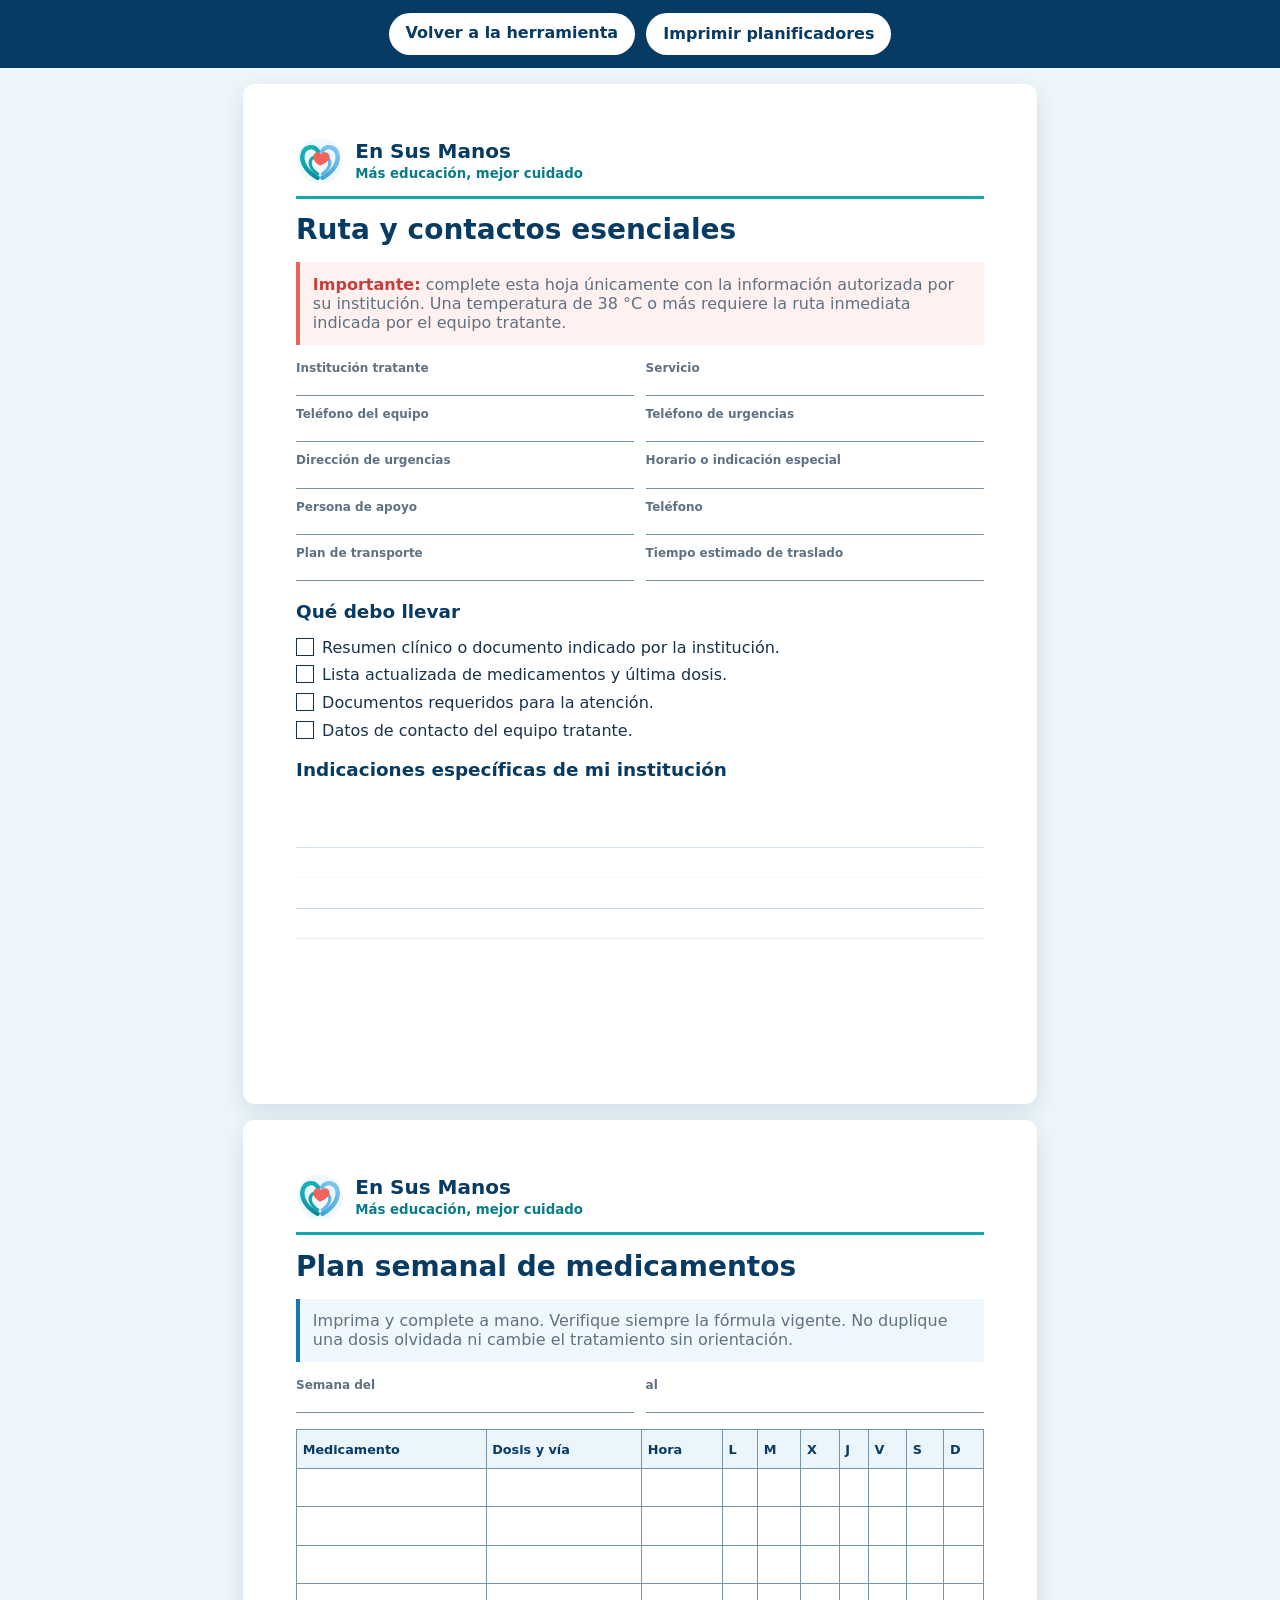
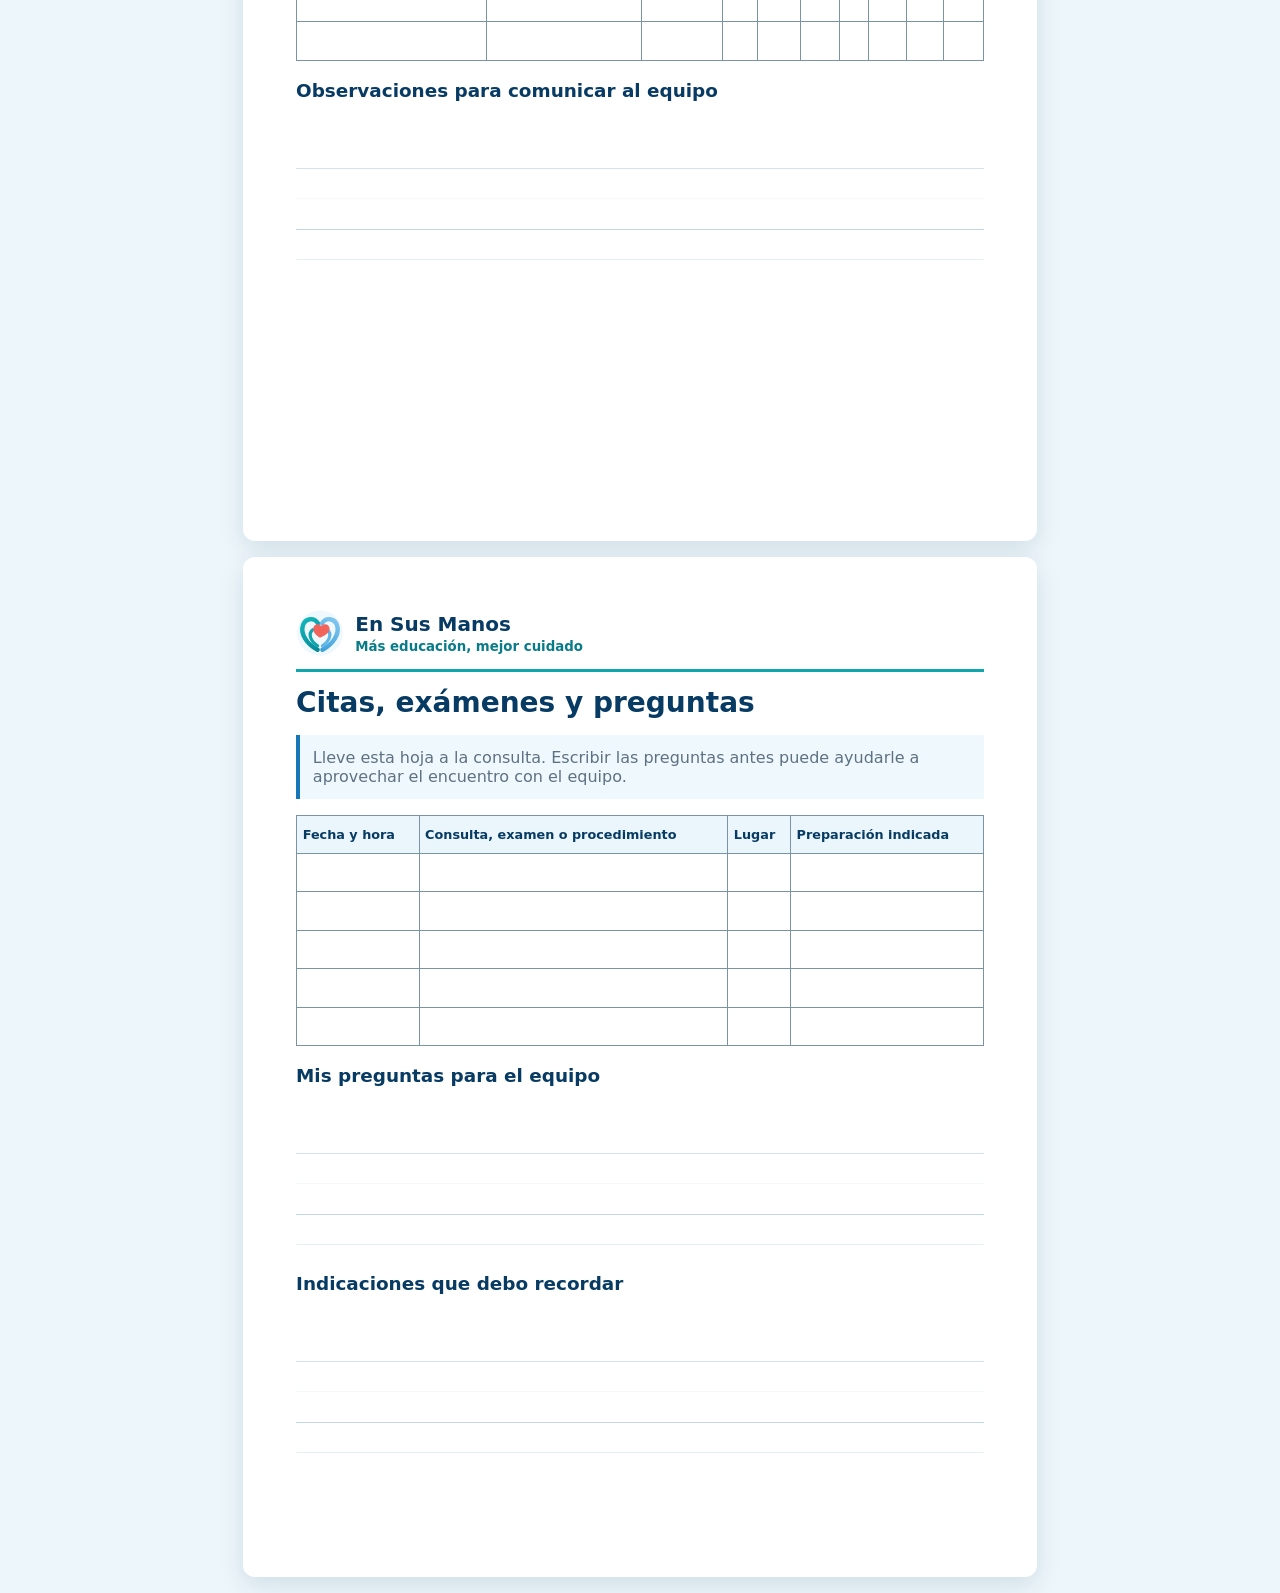
==== recursos/planificadores-imprimibles.html @ b295bbd9 "Add files via upload Publicar primera versión de En Sus Manos" ====
<!doctype html>
<html lang="es">
  <head>
    <meta charset="utf-8">
    <meta name="viewport" content="width=device-width, initial-scale=1">
    <meta name="robots" content="noindex, nofollow">
    <title>Planificadores imprimibles · En Sus Manos</title>
    <style>
      :root{font-family:"Segoe UI",system-ui,sans-serif;color:#17324a;background:#edf6fa}*{box-sizing:border-box}body{margin:0}.toolbar{position:sticky;top:0;display:flex;align-items:center;justify-content:center;gap:.7rem;padding:.8rem;background:#073b63;color:#fff}.toolbar a,.toolbar button{min-height:42px;padding:.6rem 1rem;border:1px solid rgba(255,255,255,.5);border-radius:999px;background:#fff;color:#073b63;font:inherit;font-weight:800;text-decoration:none;cursor:pointer}.sheet{width:min(210mm,calc(100% - 2rem));min-height:270mm;margin:1rem auto;padding:14mm;border-radius:12px;background:#fff;box-shadow:0 8px 24px rgba(7,59,99,.12);page-break-after:always}.brand{display:flex;align-items:center;gap:.7rem;padding-bottom:.7rem;border-bottom:3px solid #0fa6ae}.brand img{width:48px}.brand strong{display:block;color:#073b63;font-size:1.25rem}.brand small{color:#087c88;font-weight:800}.notice{margin:1rem 0;padding:.8rem;border-left:4px solid #1677b8;background:#eff8fc}.notice p{margin:0}.grid{display:grid;grid-template-columns:1fr 1fr;gap:.7rem}.field{min-height:2.2rem;border-bottom:1px solid #7894a5}.field label{display:block;color:#5e7183;font-size:.75rem;font-weight:800}.table{width:100%;border-collapse:collapse;margin-top:1rem}.table th,.table td{height:2.4rem;padding:.35rem;border:1px solid #7894a5;text-align:left}.table th{background:#eaf6fc;color:#073b63;font-size:.8rem}.checks{display:grid;gap:.55rem;margin-top:1rem}.checks div{display:grid;grid-template-columns:18px 1fr;gap:.5rem}.box{width:18px;height:18px;border:1.5px solid #17324a}.lines{height:10rem;background:repeating-linear-gradient(to bottom,transparent 0,transparent 1.85rem,#b8d2df 1.9rem)}h1{margin:.9rem 0 .25rem;color:#073b63;font-size:1.75rem}h2{margin:1.2rem 0 .45rem;color:#073b63;font-size:1.15rem}p{color:#5e7183}.alert{border-color:#f05f57;background:#fff1ef}.alert strong{color:#c83e3a}@media(max-width:600px){.grid{grid-template-columns:1fr}.sheet{padding:1rem;min-height:auto}.table{font-size:.75rem}}@media print{body{background:#fff}.toolbar{display:none}.sheet{width:100%;min-height:0;margin:0;padding:10mm;border-radius:0;box-shadow:none}.notice{break-inside:avoid}}
    </style>
  </head>
  <body>
    <nav class="toolbar" aria-label="Acciones"><a href="../#/recursos">Volver a la herramienta</a><button type="button" onclick="window.print()">Imprimir planificadores</button></nav>

    <section class="sheet">
      <header class="brand"><img src="../assets/icons/logo.svg" alt=""><span><strong>En Sus Manos</strong><small>Más educación, mejor cuidado</small></span></header>
      <h1>Ruta y contactos esenciales</h1>
      <aside class="notice alert"><p><strong>Importante:</strong> complete esta hoja únicamente con la información autorizada por su institución. Una temperatura de 38 °C o más requiere la ruta inmediata indicada por el equipo tratante.</p></aside>
      <div class="grid">
        <div class="field"><label>Institución tratante</label></div><div class="field"><label>Servicio</label></div>
        <div class="field"><label>Teléfono del equipo</label></div><div class="field"><label>Teléfono de urgencias</label></div>
        <div class="field"><label>Dirección de urgencias</label></div><div class="field"><label>Horario o indicación especial</label></div>
        <div class="field"><label>Persona de apoyo</label></div><div class="field"><label>Teléfono</label></div>
        <div class="field"><label>Plan de transporte</label></div><div class="field"><label>Tiempo estimado de traslado</label></div>
      </div>
      <h2>Qué debo llevar</h2>
      <div class="checks"><div><span class="box"></span><span>Resumen clínico o documento indicado por la institución.</span></div><div><span class="box"></span><span>Lista actualizada de medicamentos y última dosis.</span></div><div><span class="box"></span><span>Documentos requeridos para la atención.</span></div><div><span class="box"></span><span>Datos de contacto del equipo tratante.</span></div></div>
      <h2>Indicaciones específicas de mi institución</h2><div class="lines"></div>
    </section>

    <section class="sheet">
      <header class="brand"><img src="../assets/icons/logo.svg" alt=""><span><strong>En Sus Manos</strong><small>Más educación, mejor cuidado</small></span></header>
      <h1>Plan semanal de medicamentos</h1>
      <aside class="notice"><p>Imprima y complete a mano. Verifique siempre la fórmula vigente. No duplique una dosis olvidada ni cambie el tratamiento sin orientación.</p></aside>
      <div class="grid"><div class="field"><label>Semana del</label></div><div class="field"><label>al</label></div></div>
      <table class="table">
        <thead><tr><th>Medicamento</th><th>Dosis y vía</th><th>Hora</th><th>L</th><th>M</th><th>X</th><th>J</th><th>V</th><th>S</th><th>D</th></tr></thead>
        <tbody><tr><td></td><td></td><td></td><td></td><td></td><td></td><td></td><td></td><td></td><td></td></tr><tr><td></td><td></td><td></td><td></td><td></td><td></td><td></td><td></td><td></td><td></td></tr><tr><td></td><td></td><td></td><td></td><td></td><td></td><td></td><td></td><td></td><td></td></tr><tr><td></td><td></td><td></td><td></td><td></td><td></td><td></td><td></td><td></td><td></td></tr><tr><td></td><td></td><td></td><td></td><td></td><td></td><td></td><td></td><td></td><td></td></tr></tbody>
      </table>
      <h2>Observaciones para comunicar al equipo</h2><div class="lines"></div>
    </section>

    <section class="sheet">
      <header class="brand"><img src="../assets/icons/logo.svg" alt=""><span><strong>En Sus Manos</strong><small>Más educación, mejor cuidado</small></span></header>
      <h1>Citas, exámenes y preguntas</h1>
      <aside class="notice"><p>Lleve esta hoja a la consulta. Escribir las preguntas antes puede ayudarle a aprovechar el encuentro con el equipo.</p></aside>
      <table class="table"><thead><tr><th>Fecha y hora</th><th>Consulta, examen o procedimiento</th><th>Lugar</th><th>Preparación indicada</th></tr></thead><tbody><tr><td></td><td></td><td></td><td></td></tr><tr><td></td><td></td><td></td><td></td></tr><tr><td></td><td></td><td></td><td></td></tr><tr><td></td><td></td><td></td><td></td></tr><tr><td></td><td></td><td></td><td></td></tr></tbody></table>
      <h2>Mis preguntas para el equipo</h2><div class="lines"></div>
      <h2>Indicaciones que debo recordar</h2><div class="lines"></div>
    </section>
  </body>
</html>
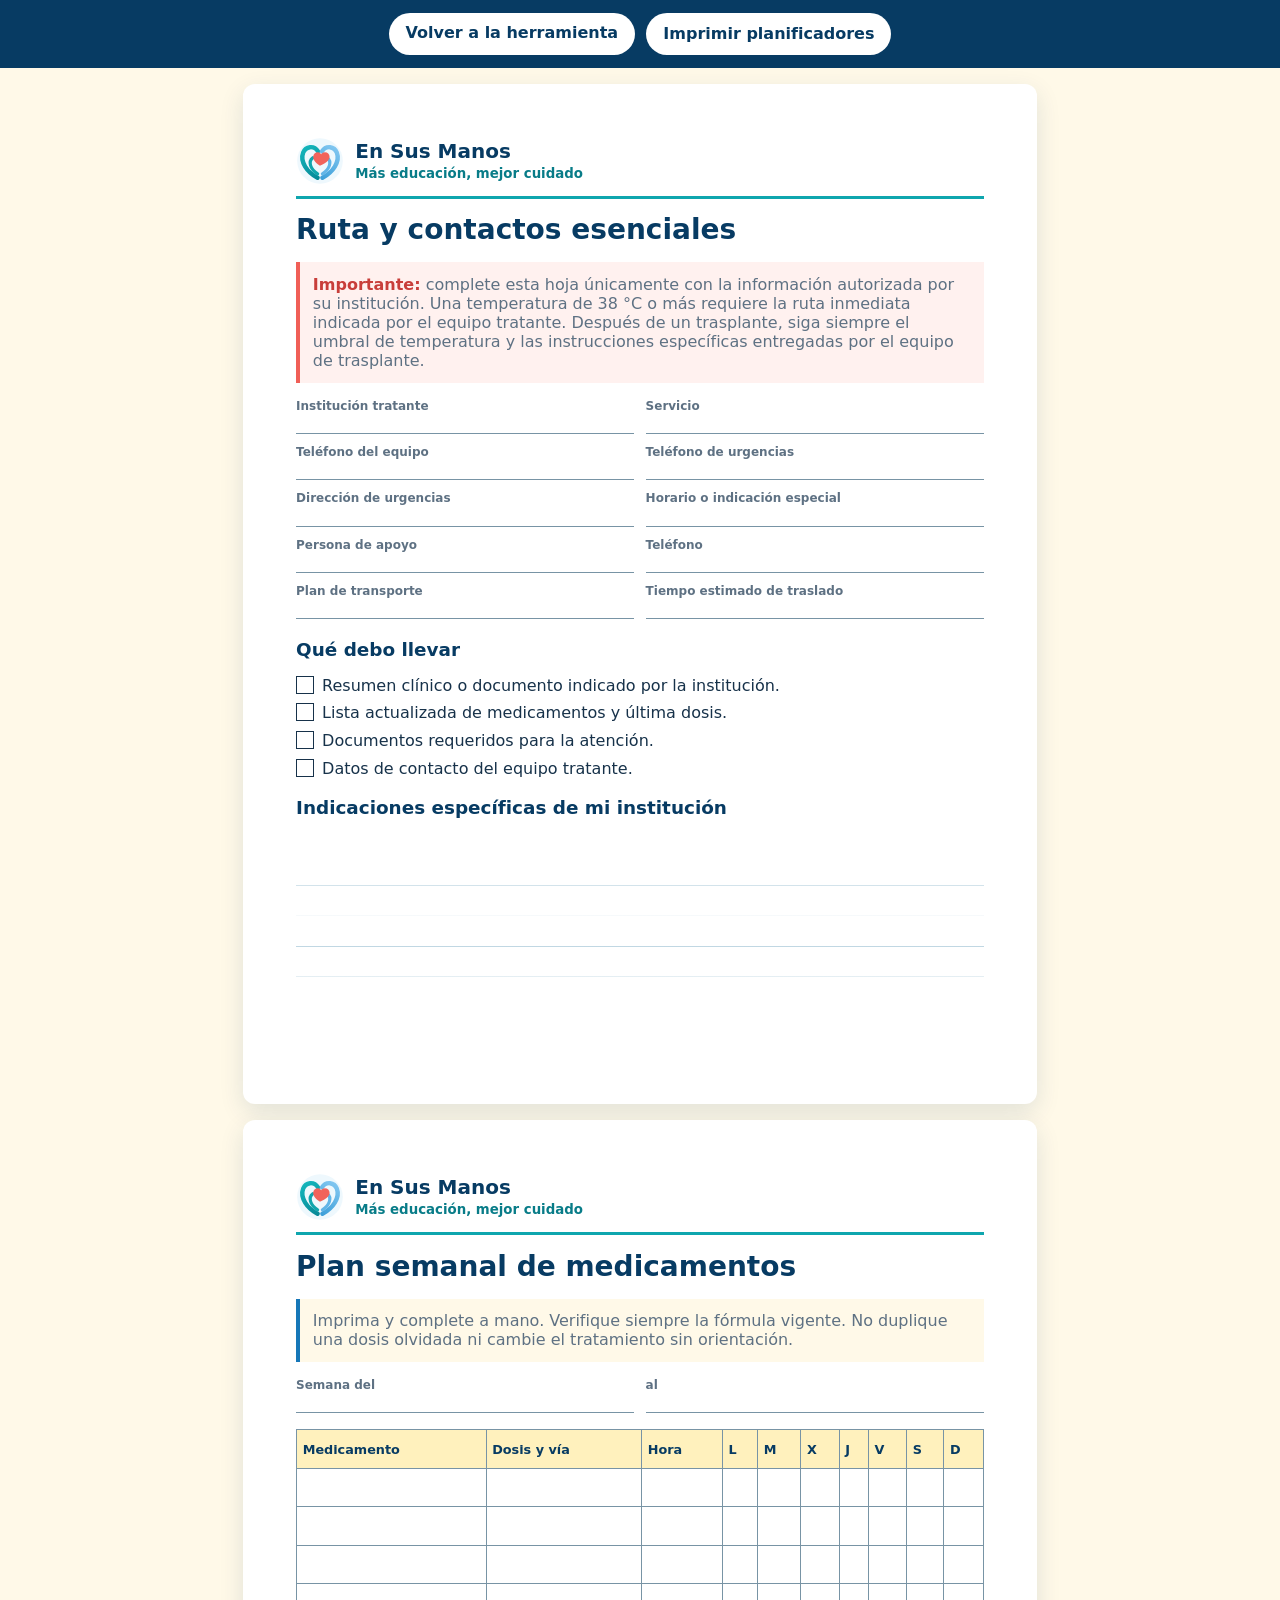
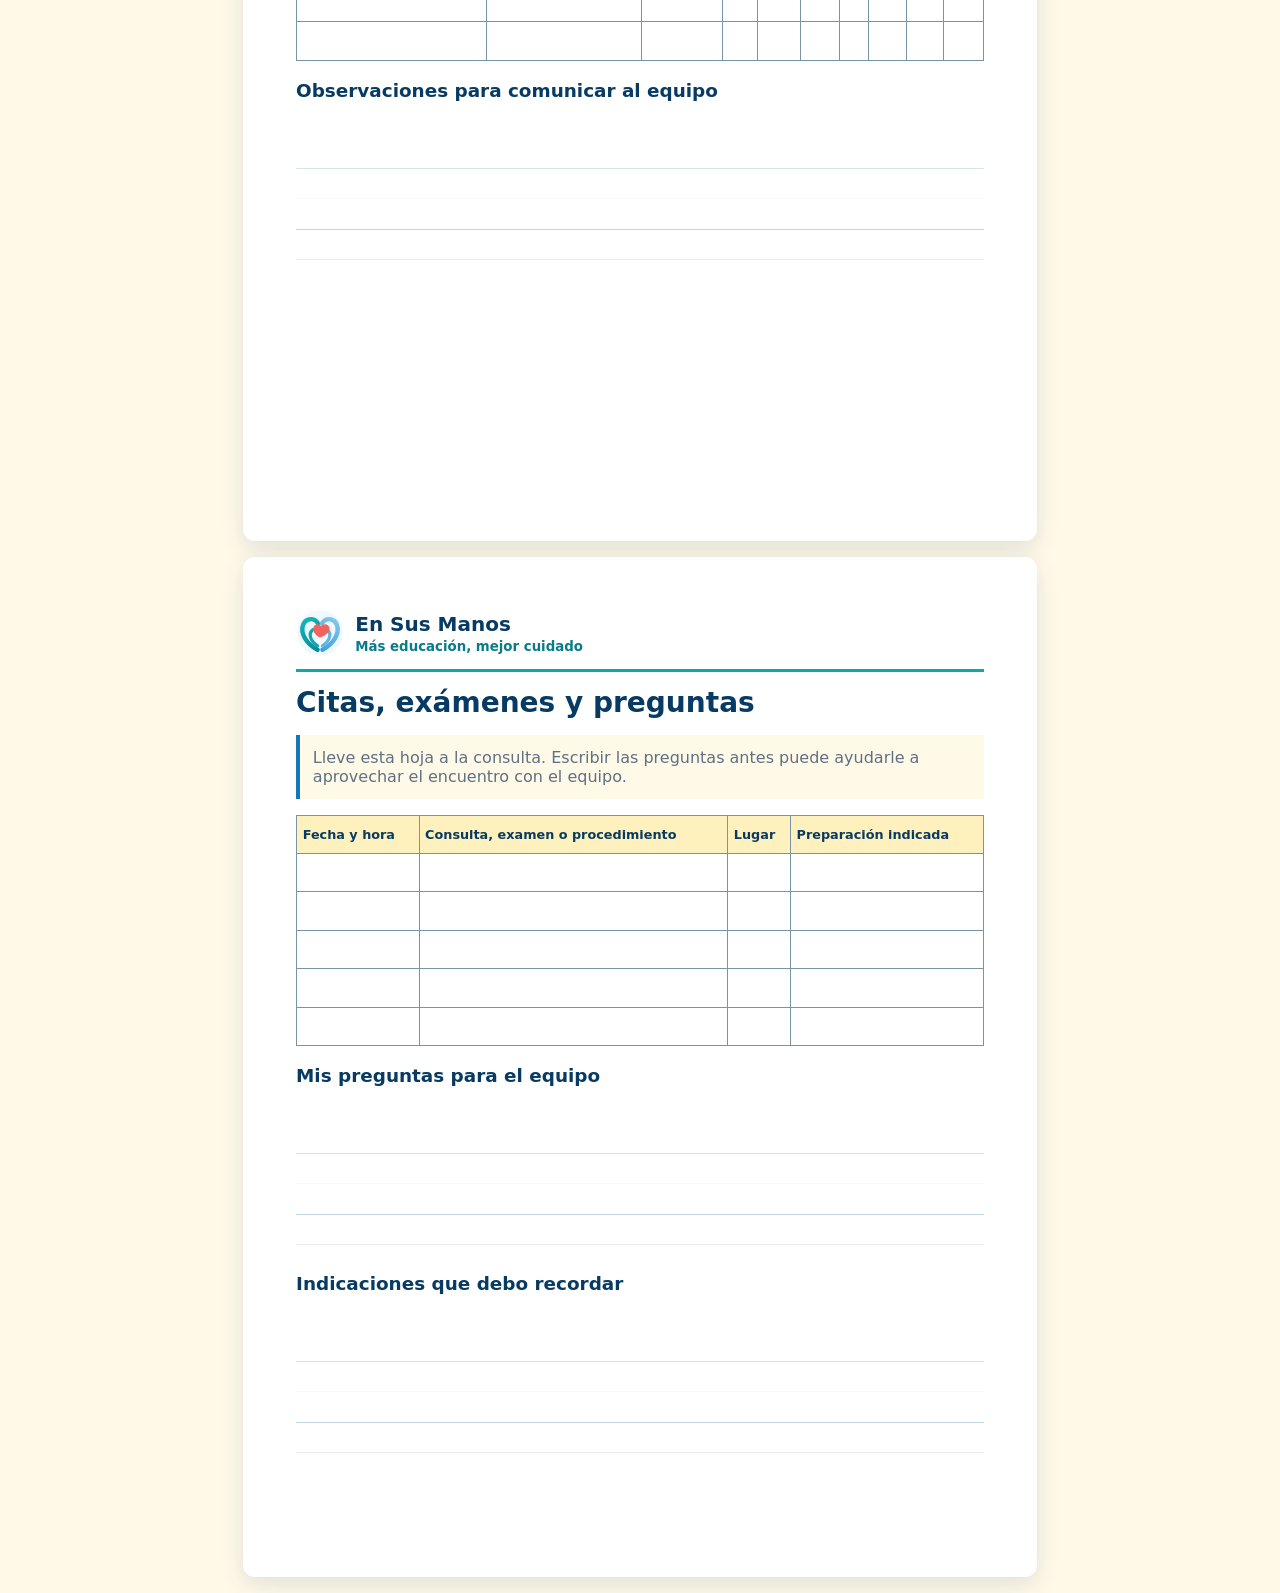
==== commit 697d3312: "Actualizar aplicación En Sus Manos" ====
--- a/recursos/planificadores-imprimibles.html
+++ b/recursos/planificadores-imprimibles.html
@@ -6,7 +6,7 @@
     <meta name="robots" content="noindex, nofollow">
     <title>Planificadores imprimibles · En Sus Manos</title>
     <style>
-      :root{font-family:"Segoe UI",system-ui,sans-serif;color:#17324a;background:#edf6fa}*{box-sizing:border-box}body{margin:0}.toolbar{position:sticky;top:0;display:flex;align-items:center;justify-content:center;gap:.7rem;padding:.8rem;background:#073b63;color:#fff}.toolbar a,.toolbar button{min-height:42px;padding:.6rem 1rem;border:1px solid rgba(255,255,255,.5);border-radius:999px;background:#fff;color:#073b63;font:inherit;font-weight:800;text-decoration:none;cursor:pointer}.sheet{width:min(210mm,calc(100% - 2rem));min-height:270mm;margin:1rem auto;padding:14mm;border-radius:12px;background:#fff;box-shadow:0 8px 24px rgba(7,59,99,.12);page-break-after:always}.brand{display:flex;align-items:center;gap:.7rem;padding-bottom:.7rem;border-bottom:3px solid #0fa6ae}.brand img{width:48px}.brand strong{display:block;color:#073b63;font-size:1.25rem}.brand small{color:#087c88;font-weight:800}.notice{margin:1rem 0;padding:.8rem;border-left:4px solid #1677b8;background:#eff8fc}.notice p{margin:0}.grid{display:grid;grid-template-columns:1fr 1fr;gap:.7rem}.field{min-height:2.2rem;border-bottom:1px solid #7894a5}.field label{display:block;color:#5e7183;font-size:.75rem;font-weight:800}.table{width:100%;border-collapse:collapse;margin-top:1rem}.table th,.table td{height:2.4rem;padding:.35rem;border:1px solid #7894a5;text-align:left}.table th{background:#eaf6fc;color:#073b63;font-size:.8rem}.checks{display:grid;gap:.55rem;margin-top:1rem}.checks div{display:grid;grid-template-columns:18px 1fr;gap:.5rem}.box{width:18px;height:18px;border:1.5px solid #17324a}.lines{height:10rem;background:repeating-linear-gradient(to bottom,transparent 0,transparent 1.85rem,#b8d2df 1.9rem)}h1{margin:.9rem 0 .25rem;color:#073b63;font-size:1.75rem}h2{margin:1.2rem 0 .45rem;color:#073b63;font-size:1.15rem}p{color:#5e7183}.alert{border-color:#f05f57;background:#fff1ef}.alert strong{color:#c83e3a}@media(max-width:600px){.grid{grid-template-columns:1fr}.sheet{padding:1rem;min-height:auto}.table{font-size:.75rem}}@media print{body{background:#fff}.toolbar{display:none}.sheet{width:100%;min-height:0;margin:0;padding:10mm;border-radius:0;box-shadow:none}.notice{break-inside:avoid}}
+      :root{font-family:"Segoe UI",system-ui,sans-serif;color:#17324a;background:#fff9e8}*{box-sizing:border-box}body{margin:0}.toolbar{position:sticky;top:0;display:flex;align-items:center;justify-content:center;gap:.7rem;padding:.8rem;background:#073b63;color:#fff}.toolbar a,.toolbar button{min-height:42px;padding:.6rem 1rem;border:1px solid rgba(255,255,255,.5);border-radius:999px;background:#fff;color:#073b63;font:inherit;font-weight:800;text-decoration:none;cursor:pointer}.sheet{width:min(210mm,calc(100% - 2rem));min-height:270mm;margin:1rem auto;padding:14mm;border-radius:12px;background:#fff;box-shadow:0 8px 24px rgba(7,59,99,.12);page-break-after:always}.brand{display:flex;align-items:center;gap:.7rem;padding-bottom:.7rem;border-bottom:3px solid #0fa6ae}.brand img{width:48px}.brand strong{display:block;color:#073b63;font-size:1.25rem}.brand small{color:#087c88;font-weight:800}.notice{margin:1rem 0;padding:.8rem;border-left:4px solid #1677b8;background:#fff9e8}.notice p{margin:0}.grid{display:grid;grid-template-columns:1fr 1fr;gap:.7rem}.field{min-height:2.2rem;border-bottom:1px solid #7894a5}.field label{display:block;color:#5e7183;font-size:.75rem;font-weight:800}.table{width:100%;border-collapse:collapse;margin-top:1rem}.table th,.table td{height:2.4rem;padding:.35rem;border:1px solid #7894a5;text-align:left}.table th{background:#fff1bd;color:#073b63;font-size:.8rem}.checks{display:grid;gap:.55rem;margin-top:1rem}.checks div{display:grid;grid-template-columns:18px 1fr;gap:.5rem}.box{width:18px;height:18px;border:1.5px solid #17324a}.lines{height:10rem;background:repeating-linear-gradient(to bottom,transparent 0,transparent 1.85rem,#b8d2df 1.9rem)}h1{margin:.9rem 0 .25rem;color:#073b63;font-size:1.75rem}h2{margin:1.2rem 0 .45rem;color:#073b63;font-size:1.15rem}p{color:#5e7183}.alert{border-color:#f05f57;background:#fff1ef}.alert strong{color:#c83e3a}@media(max-width:600px){.grid{grid-template-columns:1fr}.sheet{padding:1rem;min-height:auto}.table{font-size:.75rem}}@media print{body{background:#fff}.toolbar{display:none}.sheet{width:100%;min-height:0;margin:0;padding:10mm;border-radius:0;box-shadow:none}.notice{break-inside:avoid}}
     </style>
   </head>
   <body>
@@ -15,7 +15,7 @@
     <section class="sheet">
       <header class="brand"><img src="../assets/icons/logo.svg" alt=""><span><strong>En Sus Manos</strong><small>Más educación, mejor cuidado</small></span></header>
       <h1>Ruta y contactos esenciales</h1>
-      <aside class="notice alert"><p><strong>Importante:</strong> complete esta hoja únicamente con la información autorizada por su institución. Una temperatura de 38 °C o más requiere la ruta inmediata indicada por el equipo tratante.</p></aside>
+      <aside class="notice alert"><p><strong>Importante:</strong> complete esta hoja únicamente con la información autorizada por su institución. Una temperatura de 38 °C o más requiere la ruta inmediata indicada por el equipo tratante. Después de un trasplante, siga siempre el umbral de temperatura y las instrucciones específicas entregadas por el equipo de trasplante.</p></aside>
       <div class="grid">
         <div class="field"><label>Institución tratante</label></div><div class="field"><label>Servicio</label></div>
         <div class="field"><label>Teléfono del equipo</label></div><div class="field"><label>Teléfono de urgencias</label></div>
